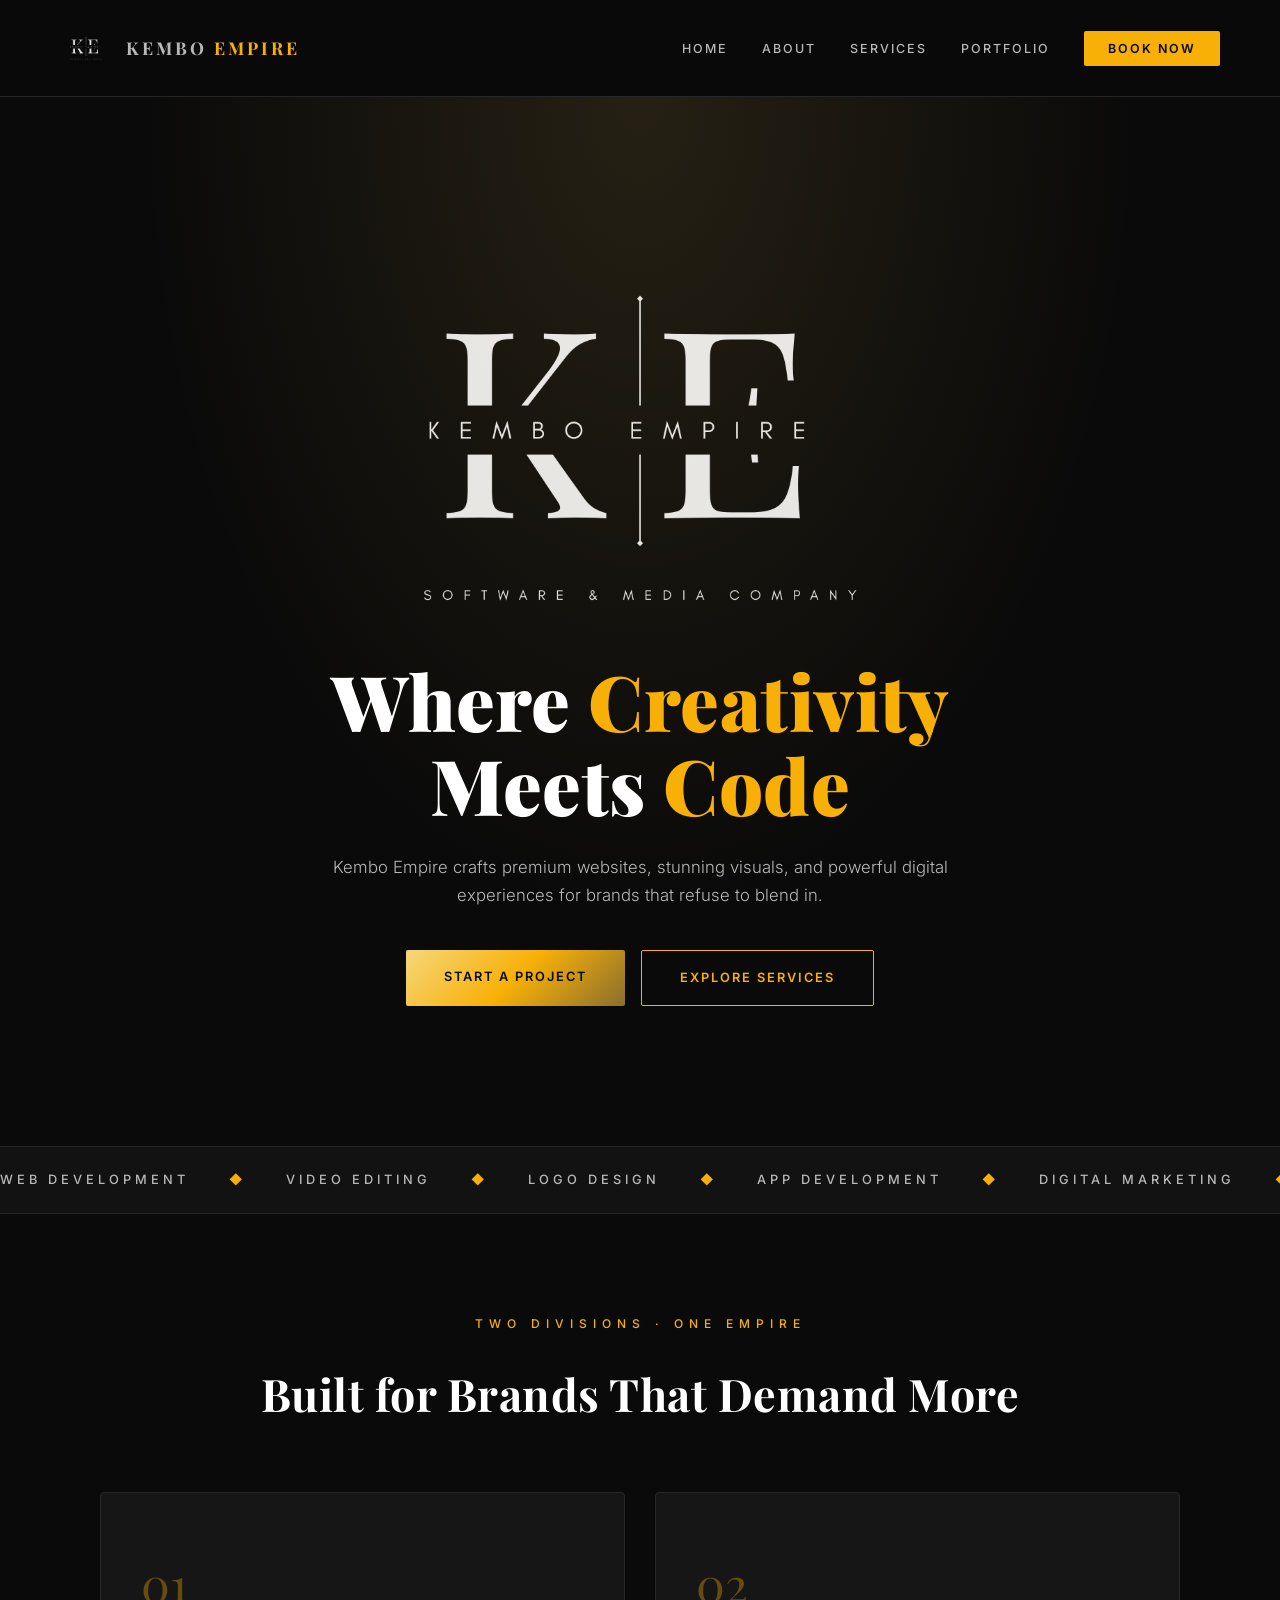
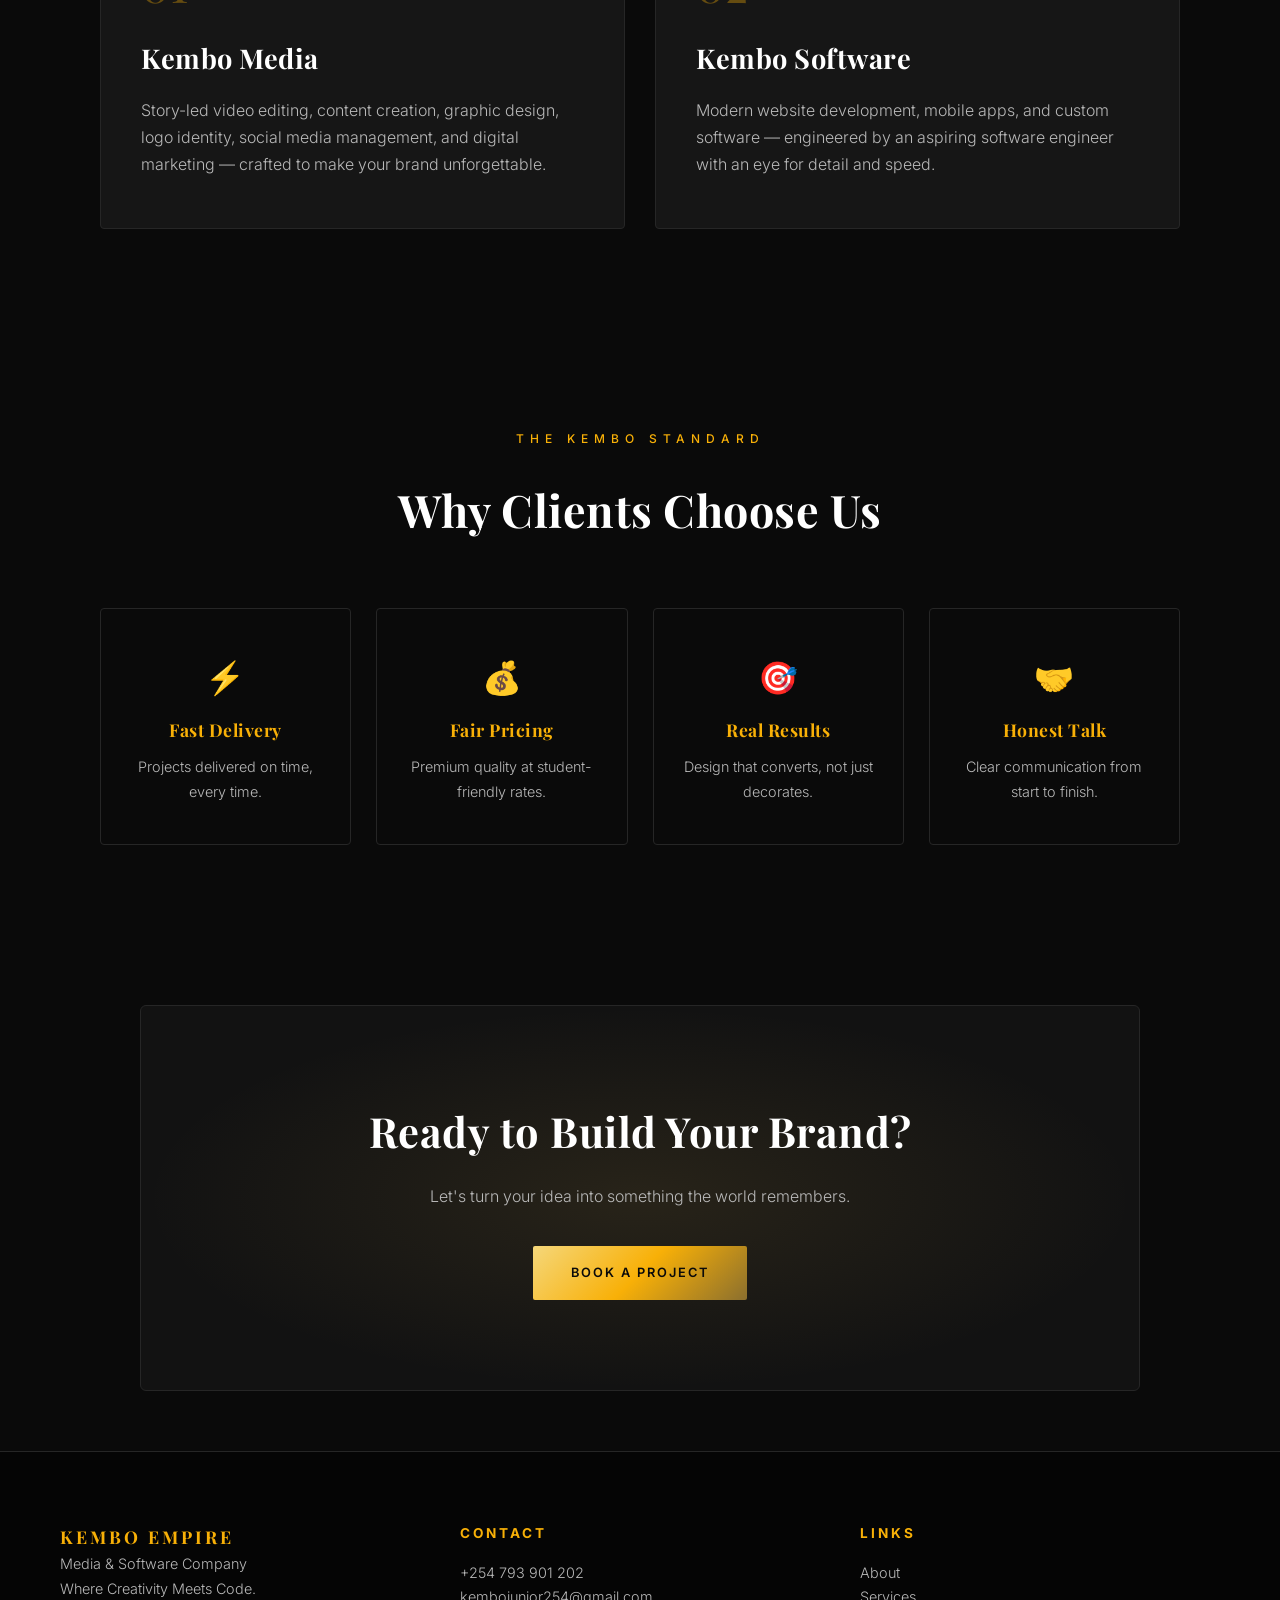
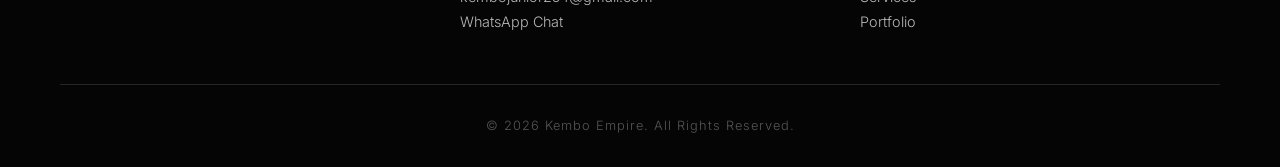
==== index.html @ 3e9dc7a3 "Save Kembo Empire website Co-authored-by: Copilot <223556219+Copilot@users.noreply.github.com>" ====
<!DOCTYPE html>
<html lang="en">
<head>
  <meta charset="UTF-8">
  <meta name="viewport" content="width=device-width, initial-scale=1.0">
  <title>Kembo Empire | Media & Software Company</title>
  <meta name="description" content="Kembo Empire — Where Creativity Meets Code. Premium web development, video editing, design, and digital marketing.">
  <link rel="stylesheet" href="style.css">
  <link rel="preconnect" href="https://fonts.googleapis.com">
  <link rel="preconnect" href="https://fonts.gstatic.com" crossorigin>
  <link href="https://fonts.googleapis.com/css2?family=Playfair+Display:wght@500;700;900&family=Inter:wght@300;400;500;600&display=swap" rel="stylesheet">
</head>
<body>

  <!-- ===== NAVBAR ===== -->
  <nav>
    <a href="index.html" class="logo" aria-label="Kembo Empire Home">
      <img src="images/Black and White Minimalist Luxury Logo/logo.png" alt="Kembo Empire Logo" class="logo-image">
      <span class="logo-text">KEMBO <em>EMPIRE</em></span>
    </a>
    <ul>
      <li><a href="index.html">Home</a></li>
      <li><a href="about.html">About</a></li>
      <li><a href="services.html">Services</a></li>
      <li><a href="portfolio.html">Portfolio</a></li>
      <li><a href="contact.html" class="nav-btn">Book Now</a></li>
    </ul>
  </nav>

  <!-- ===== HERO ===== -->
  <header class="hero">
  <div class="hero-inner">
    
    <!-- The Big Logo -->
    <div class="hero-logo-frame">
      <img src="images/Black and White Minimalist Luxury Logo/logo.png" alt="Kembo Empire Logo" class="hero-logo">
    </div>
    
    <h1>Where <span class="gold">Creativity</span><br>Meets <span class="gold">Code</span></h1>
    <p class="hero-sub">
      Kembo Empire crafts premium websites, stunning visuals, and powerful digital
      experiences for brands that refuse to blend in.
    </p>
    <div class="hero-buttons">
      <a href="contact.html" class="btn gold-btn">Start a Project</a>
      <a href="services.html" class="btn outline-btn">Explore Services</a>
    </div>
  </div>
</header>

  <!-- ===== MARQUEE STRIP ===== -->
  <div class="marquee">
    <div class="marquee-track">
      <span>WEB DEVELOPMENT</span><span class="dot">◆</span>
      <span>VIDEO EDITING</span><span class="dot">◆</span>
      <span>LOGO DESIGN</span><span class="dot">◆</span>
      <span>APP DEVELOPMENT</span><span class="dot">◆</span>
      <span>DIGITAL MARKETING</span><span class="dot">◆</span>
      <span>CONTENT CREATION</span><span class="dot">◆</span>
    </div>
  </div>

  <!-- ===== TWO DIVISIONS ===== -->
  <section class="divisions">
    <p class="eyebrow center">TWO DIVISIONS · ONE EMPIRE</p>
    <h2 class="section-title">Built for Brands That Demand More</h2>
    <div class="split">
      <div class="panel">
        <span class="panel-num">01</span>
        <h3>Kembo Media</h3>
        <p>Story-led video editing, content creation, graphic design, logo identity, social media management, and digital marketing — crafted to make your brand unforgettable.</p>
      </div>
      <div class="panel">
        <span class="panel-num">02</span>
        <h3>Kembo Software</h3>
        <p>Modern website development, mobile apps, and custom software — engineered by an aspiring software engineer with an eye for detail and speed.</p>
      </div>
    </div>
  </section>

  <!-- ===== WHY US ===== -->
  <section class="why">
    <p class="eyebrow center">THE KEMBO STANDARD</p>
    <h2 class="section-title">Why Clients Choose Us</h2>
    <div class="grid-4">
      <div class="stat"><h3>⚡</h3><h4>Fast Delivery</h4><p>Projects delivered on time, every time.</p></div>
      <div class="stat"><h3>💰</h3><h4>Fair Pricing</h4><p>Premium quality at student-friendly rates.</p></div>
      <div class="stat"><h3>🎯</h3><h4>Real Results</h4><p>Design that converts, not just decorates.</p></div>
      <div class="stat"><h3>🤝</h3><h4>Honest Talk</h4><p>Clear communication from start to finish.</p></div>
    </div>
  </section>

  <!-- ===== CTA ===== -->
  <section class="cta">
    <h2>Ready to Build Your Brand?</h2>
    <p>Let's turn your idea into something the world remembers.</p>
    <a href="contact.html" class="btn gold-btn">Book a Project</a>
  </section>

  <!-- ===== FOOTER ===== -->
  <footer>
    <div class="footer-inner">
      <div>
        <span class="logo-text gold">KEMBO EMPIRE</span>
        <p>Media & Software Company<br>Where Creativity Meets Code.</p>
      </div>
      <div>
        <h4>Contact</h4>
        <p><a href="tel:+254793901202">+254 793 901 202</a></p>
        <p><a href="mailto:kembojunior254@gmail.com">kembojunior254@gmail.com</a></p>
        <p><a href="https://wa.me/254793901202" target="_blank">WhatsApp Chat</a></p>
      </div>
      <div>
        <h4>Links</h4>
        <p><a href="about.html">About</a></p>
        <p><a href="services.html">Services</a></p>
        <p><a href="portfolio.html">Portfolio</a></p>
      </div>
    </div>
    <p class="copyright">© 2026 Kembo Empire. All Rights Reserved.</p>
  </footer>

  <script src="script.js"></script>
</body>
</html>
---- style.css ----
/* ============ RESET & BASE ============ */
* { margin: 0; padding: 0; box-sizing: border-box; }

:root {
  --black: #0A0A0A;
  --soft-black: #121212;
  --card: #161616;
  --line: #262626;
  --white: #FFFFFF;
  --grey: #B8B8B8;
  --gold: #f8b007;
  --gold-bright: #F5D77A;
  --gold-dark: #8B6F2E;
}

html { scroll-behavior: smooth; }

body {
  background: var(--black);
  color: var(--white);
  font-family: 'Inter', sans-serif;
  font-weight: 300;
  line-height: 1.7;
  -webkit-font-smoothing: antialiased;
}

h1, h2, h3, h4 {
  font-family: 'Playfair Display', serif;
  font-weight: 700;
  letter-spacing: 0.5px;
}

a { color: inherit; text-decoration: none; transition: 0.3s; }
.gold { color: var(--gold); }

/* ============ NAVBAR ============ */
nav {
  position: sticky;
  top: 0;
  z-index: 100;
  display: flex;
  justify-content: space-between;
  align-items: center;
  padding: 22px 60px;
  background: rgba(10,10,10,0.92);
  backdrop-filter: blur(12px);
  border-bottom: 1px solid var(--line);
}

.logo { display: flex; align-items: center; gap: 14px; }

.logo-image {
  width: 52px;
  height: 52px;
  object-fit: contain;
  mix-blend-mode: screen;
}

.logo-text {
  font-family: 'Playfair Display', serif;
  font-weight: 700;
  font-size: 1.1rem;
  letter-spacing: 3px;
}
.logo-text em { color: var(--gold); font-style: normal; }

nav ul {
  display: flex;
  align-items: center;
  gap: 34px;
  list-style: none;
}

nav a {
  font-size: 0.78rem;
  letter-spacing: 2px;
  text-transform: uppercase;
  color: var(--grey);
  font-weight: 500;
}
nav a:hover { color: var(--gold); }

.nav-current:not(.nav-btn) { color: var(--gold); }
.nav-btn.nav-current { background: var(--gold-bright); }

.nav-btn {
  color: var(--black) !important;
  background: var(--gold);
  padding: 10px 24px;
  border-radius: 2px;
  font-weight: 600 !important;
}
.nav-btn:hover { background: var(--gold-bright); }

/* ============ HERO ============ */
.hero {
  position: relative;
  text-align: center;
  padding: 160px 20px 140px;
  background:
    radial-gradient(ellipse at 50% 0%, rgba(198,161,75,0.15) 0%, transparent 55%),
    var(--black);
}

.eyebrow {
  font-size: 0.75rem;
  letter-spacing: 6px;
  color: var(--gold);
  margin-bottom: 22px;
  font-weight: 500;
}
.eyebrow.center { text-align: center; }

.hero-logo-frame {
  width: min(480px, 90vw);
  aspect-ratio: 1.28;
  overflow: hidden;
  margin: 0 auto 26px;
}

.hero-logo {
  display: block;
  width: 100%;
  height: 100%;
  object-fit: cover;
  transform: scale(1.45);
  mix-blend-mode: screen;
  filter: drop-shadow(0 0 18px rgba(248, 176, 7, 0.18));
}

.hero h1 {
  font-size: clamp(2.4rem, 6vw, 4.8rem);
  line-height: 1.1;
  font-weight: 900;
  margin-bottom: 26px;
}

.hero-sub {
  max-width: 620px;
  margin: 0 auto 40px;
  color: var(--grey);
  font-size: 1.05rem;
}

.page-hero {
  max-width: none;
  padding: 100px 24px 88px;
  text-align: center;
  border-bottom: 1px solid var(--line);
  background:
    radial-gradient(ellipse at 50% 0%, rgba(198,161,75,0.12) 0%, transparent 58%),
    var(--black);
}

.page-hero .eyebrow { margin-bottom: 18px; }
.page-hero h1 {
  font-size: clamp(2.5rem, 6vw, 4.5rem);
  line-height: 1.12;
}

.page-lead {
  max-width: 650px;
  margin: 20px auto 0;
  color: var(--grey);
  font-size: 1.05rem;
}

.hero-buttons {
  display: flex;
  justify-content: center;
  gap: 16px;
  flex-wrap: wrap;
}

.hero-line {
  margin: 80px auto 0;
  width: 80px;
  height: 1px;
  background: linear-gradient(to right, transparent, var(--gold), transparent);
}

/* ============ BUTTONS ============ */
.btn {
  display: inline-block;
  padding: 16px 38px;
  font-size: 0.8rem;
  letter-spacing: 2px;
  text-transform: uppercase;
  font-weight: 600;
  border-radius: 2px;
  transition: 0.35s;
}

.gold-btn {
  background: linear-gradient(135deg, var(--gold-bright), var(--gold), var(--gold-dark));
  color: var(--black);
  box-shadow: 0 0 0 rgba(198,161,75,0);
}
.gold-btn:hover {
  box-shadow: 0 0 30px rgba(198,161,75,0.5);
  transform: translateY(-3px);
}

.outline-btn {
  border: 1px solid var(--gold);
  color: var(--gold);
}
.outline-btn:hover {
  background: var(--gold);
  color: var(--black);
}

/* ============ MARQUEE ============ */
.marquee {
  overflow: hidden;
  border-top: 1px solid var(--line);
  border-bottom: 1px solid var(--line);
  padding: 22px 0;
  background: var(--soft-black);
}

.marquee-track {
  display: flex;
  gap: 40px;
  white-space: nowrap;
  animation: scroll 30s linear infinite;
}

.marquee-track span {
  font-size: 0.8rem;
  letter-spacing: 4px;
  color: var(--grey);
  font-weight: 500;
}
.marquee-track .dot { color: var(--gold); }

@keyframes scroll {
  from { transform: translateX(0); }
  to { transform: translateX(-50%); }
}

/* ============ SECTIONS ============ */
section {
  max-width: 1200px;
  margin: auto;
  padding: 100px 60px;
}

.section-title {
  font-size: clamp(1.8rem, 4vw, 2.8rem);
  text-align: center;
  margin-bottom: 60px;
}

.about-values { padding-top: 76px; }
.founder-section { padding-top: 55px; }

.founder-card {
  display: flex;
  align-items: center;
  gap: 42px;
  max-width: 920px;
  margin: 0 auto;
  padding: 42px;
  border: 1px solid var(--line);
  border-radius: 4px;
  background: linear-gradient(120deg, var(--card), var(--soft-black));
}

.founder-portrait {
  position: relative;
  flex: 0 0 230px;
  width: 230px;
  height: 285px;
  overflow: hidden;
  padding: 7px;
  border: 1px solid rgba(248,176,7,0.5);
  border-radius: 48% 48% 8px 8px;
  background: linear-gradient(160deg, rgba(248,176,7,0.16), var(--soft-black) 72%);
  box-shadow: 0 16px 38px rgba(0,0,0,0.34);
}

.founder-portrait::after {
  content: "";
  position: absolute;
  inset: 7px;
  border-radius: inherit;
  background: linear-gradient(to bottom, transparent 62%, rgba(18,18,18,0.55));
  pointer-events: none;
}

.founder-portrait img {
  display: block;
  width: 100%;
  height: 100%;
  border-radius: inherit;
  object-fit: cover;
  object-position: center 32%;
  filter: saturate(0.88) contrast(1.03);
}

.founder-info { flex: 1; }

.founder-role {
  margin-bottom: 8px;
  color: var(--gold);
  font-size: 0.72rem;
  font-weight: 600;
  letter-spacing: 3px;
}

.founder-card h2 {
  margin-bottom: 12px;
  font-size: 2rem;
}

.founder-card p { color: var(--grey); }

.founder-contact {
  display: flex;
  flex-wrap: wrap;
  gap: 10px 22px;
  margin-top: 22px;
}

.founder-contact a {
  color: var(--gold-bright);
  font-size: 0.9rem;
  overflow-wrap: anywhere;
}

.founder-contact a:hover { color: var(--white); }

.service-section { padding-top: 80px; }
.service-section + .service-section { padding-top: 35px; }
.service-section .section-title { margin-bottom: 42px; }

.video-process {
  display: grid;
  grid-template-columns: minmax(0, 0.85fr) minmax(0, 1.15fr);
  gap: 64px;
  align-items: center;
  max-width: 1200px;
  margin: 24px auto 30px;
  padding: 64px;
  border: 1px solid var(--line);
  border-radius: 6px;
  background:
    radial-gradient(ellipse at 0% 0%, rgba(198,161,75,0.12), transparent 55%),
    var(--soft-black);
}

.video-process-intro h2 {
  margin-bottom: 18px;
  font-size: clamp(2rem, 4vw, 3rem);
  line-height: 1.15;
}

.video-process-intro > p:not(.eyebrow) {
  margin-bottom: 28px;
  color: var(--grey);
}

.edit-steps {
  display: grid;
  gap: 0;
}

.edit-step {
  display: grid;
  grid-template-columns: 44px 1fr;
  gap: 18px;
  padding: 22px 0;
  border-bottom: 1px solid var(--line);
}

.edit-step:first-child { padding-top: 0; }
.edit-step:last-child { padding-bottom: 0; border-bottom: 0; }

.edit-step-num {
  color: var(--gold);
  font-family: 'Playfair Display', serif;
  font-size: 1.2rem;
}

.edit-step h3 {
  margin-bottom: 6px;
  font-size: 1.15rem;
}

.edit-step p {
  color: var(--grey);
  font-size: 0.92rem;
}

.service-icon {
  display: inline-grid;
  width: 48px;
  height: 48px;
  place-items: center;
  margin-bottom: 16px;
  border: 1px solid rgba(248,176,7,0.35);
  border-radius: 50%;
  color: var(--gold);
  font-size: 1.25rem;
}

.stat h3 {
  font-size: 1.2rem;
  margin-bottom: 10px;
}

.work-card { min-height: 260px; }
.work-card h2 {
  position: relative;
  margin-bottom: 12px;
  font-size: 1.5rem;
}
.work-type {
  position: relative;
  margin: 0 0 10px;
  color: var(--gold);
  font-size: 0.68rem;
  font-weight: 600;
  letter-spacing: 2px;
}
.work-card > p:last-child { position: relative; }

.contact-grid { max-width: 960px; margin: auto; }
.contact-card a {
  display: inline-block;
  overflow-wrap: anywhere;
  font-size: 0.9rem;
}
.contact-card a:hover { color: var(--gold-bright); }

.booking-section {
  max-width: 1100px;
}

.booking-heading {
  max-width: 700px;
  margin: 0 auto 38px;
  text-align: center;
}

.booking-heading .section-title { margin-bottom: 14px; }
.booking-intro { color: var(--grey); }

.booking-layout {
  display: grid;
  grid-template-columns: minmax(0, 1.65fr) minmax(240px, 0.85fr);
  gap: 28px;
  align-items: start;
}

.booking-form,
.booking-aside {
  padding: 36px;
  border: 1px solid var(--line);
  border-radius: 5px;
  background: var(--soft-black);
}

.booking-form {
  display: grid;
  grid-template-columns: repeat(2, minmax(0, 1fr));
  gap: 22px;
}

.form-field {
  display: flex;
  flex-direction: column;
  gap: 8px;
}

.form-field-wide { grid-column: 1 / -1; }

.form-field label {
  color: var(--white);
  font-size: 0.88rem;
  font-weight: 500;
}

.form-field label span:not(.optional) { color: var(--gold); }
.form-field .optional { color: var(--grey); font-weight: 300; }

.form-field input,
.form-field select,
.form-field textarea {
  width: 100%;
  min-height: 48px;
  padding: 12px 14px;
  border: 1px solid var(--line);
  border-radius: 3px;
  outline: none;
  background: var(--black);
  color: var(--white);
  font: inherit;
  font-size: 0.92rem;
}

.form-field textarea { min-height: 130px; resize: vertical; }
.form-field input::placeholder,
.form-field textarea::placeholder { color: #777; }

.form-field input:focus,
.form-field select:focus,
.form-field textarea:focus {
  border-color: var(--gold);
  box-shadow: 0 0 0 2px rgba(248,176,7,0.12);
}

.form-submit .btn { border: 0; cursor: pointer; }
.form-note,
.form-status { margin-top: 12px; color: var(--grey); font-size: 0.82rem; }
.form-status:not(:empty) { color: var(--gold-bright); }
.booking-fallback { display: inline-block; margin-top: 10px; color: var(--gold); text-decoration: underline; }

.booking-aside {
  background:
    radial-gradient(ellipse at 0% 0%, rgba(198,161,75,0.12), transparent 60%),
    var(--soft-black);
}

.booking-aside h3 { margin-bottom: 16px; font-size: 1.35rem; }
.booking-aside ol { padding-left: 20px; color: var(--grey); }
.booking-aside li { padding: 0 0 12px 4px; }
.booking-aside li::marker { color: var(--gold); }
.booking-aside > p { margin-top: 28px; color: var(--grey); }
.booking-aside > a { display: inline-block; margin-top: 4px; }

/* ============ DIVISIONS ============ */
.split {
  display: grid;
  grid-template-columns: repeat(auto-fit, minmax(300px, 1fr));
  gap: 30px;
}

.panel {
  position: relative;
  background: var(--card);
  border: 1px solid var(--line);
  padding: 50px 40px;
  border-radius: 4px;
  overflow: hidden;
  transition: 0.4s;
}

.panel::before {
  content: "";
  position: absolute;
  inset: 0;
  background: linear-gradient(135deg, rgba(198,161,75,0.08), transparent 60%);
  opacity: 0;
  transition: 0.4s;
}

.panel:hover {
  border-color: var(--gold);
  transform: translateY(-6px);
}
.panel:hover::before { opacity: 1; }

.panel-num {
  display: block;
  font-family: 'Playfair Display', serif;
  font-size: 3rem;
  color: var(--gold);
  opacity: 0.35;
  margin-bottom: 10px;
}

.panel h3 {
  font-size: 1.7rem;
  margin-bottom: 16px;
}

.panel p { color: var(--grey); }

/* ============ WHY US ============ */
.grid-4 {
  display: grid;
  grid-template-columns: repeat(auto-fit, minmax(220px, 1fr));
  gap: 25px;
}

.stat {
  text-align: center;
  padding: 40px 25px;
  border: 1px solid var(--line);
  border-radius: 4px;
  transition: 0.4s;
}
.stat:hover { border-color: var(--gold); background: var(--soft-black); }
.stat h3 { font-size: 2rem; margin-bottom: 12px; }
.stat h4 { font-size: 1.1rem; margin-bottom: 10px; color: var(--gold); }
.stat p { color: var(--grey); font-size: 0.9rem; }

/* ============ CTA ============ */
.cta {
  text-align: center;
  background:
    radial-gradient(ellipse at center, rgba(198,161,75,0.12), transparent 70%),
    var(--soft-black);
  border: 1px solid var(--line);
  border-radius: 6px;
  padding: 90px 40px;
  margin: 60px auto;
  max-width: 1000px;
}

.cta h2 { font-size: clamp(1.8rem, 4vw, 2.6rem); margin-bottom: 16px; }
.cta p { color: var(--grey); margin-bottom: 36px; }

/* ============ FOOTER ============ */
footer {
  border-top: 1px solid var(--line);
  padding: 70px 60px 30px;
  background: #050505;
}

.footer-inner {
  display: grid;
  grid-template-columns: repeat(auto-fit, minmax(200px, 1fr));
  gap: 40px;
  max-width: 1200px;
  margin: 0 auto 50px;
}

.footer-inner h4 {
  font-size: 0.85rem;
  letter-spacing: 3px;
  text-transform: uppercase;
  color: var(--gold);
  margin-bottom: 16px;
  font-family: 'Inter', sans-serif;
}

.footer-inner p { color: var(--grey); font-size: 0.9rem; }
.footer-inner a:hover { color: var(--gold); }

.copyright {
  text-align: center;
  color: #555;
  font-size: 0.8rem;
  letter-spacing: 1px;
  padding-top: 30px;
  border-top: 1px solid var(--line);
}

/* ============ MOBILE ============ */
@media (max-width: 800px) {
  nav {
    flex-direction: column;
    gap: 15px;
    padding: 18px 20px;
  }
  nav ul { flex-wrap: wrap; justify-content: center; gap: 18px; }
  section { padding: 70px 24px; }
  .hero { padding: 110px 20px 90px; }
  .page-hero { padding: 80px 24px 68px; }
  .founder-card { gap: 28px; padding: 30px 24px; }
  .video-process { grid-template-columns: 1fr; gap: 38px; margin: 12px 16px 24px; padding: 38px 28px; }
  .booking-layout { grid-template-columns: 1fr; }
  .booking-form, .booking-aside { padding: 28px 22px; }
  footer { padding: 60px 24px 25px; }
}

@media (max-width: 520px) {
  nav ul { gap: 12px 16px; }
  nav a { font-size: 0.68rem; letter-spacing: 1.4px; }
  .logo { gap: 9px; }
  .logo-image { width: 42px; height: 42px; }
  .logo-text { font-size: 0.95rem; letter-spacing: 2px; }
  .founder-card { flex-direction: column; align-items: center; text-align: center; }
  .founder-portrait { flex-basis: auto; width: min(230px, 72vw); height: 280px; }
  .founder-contact { justify-content: center; }
  .panel { padding: 38px 28px; }
  .cta { margin: 35px 16px; padding: 65px 24px; }
  .booking-form { grid-template-columns: 1fr; }
  .form-field-wide { grid-column: auto; }
}
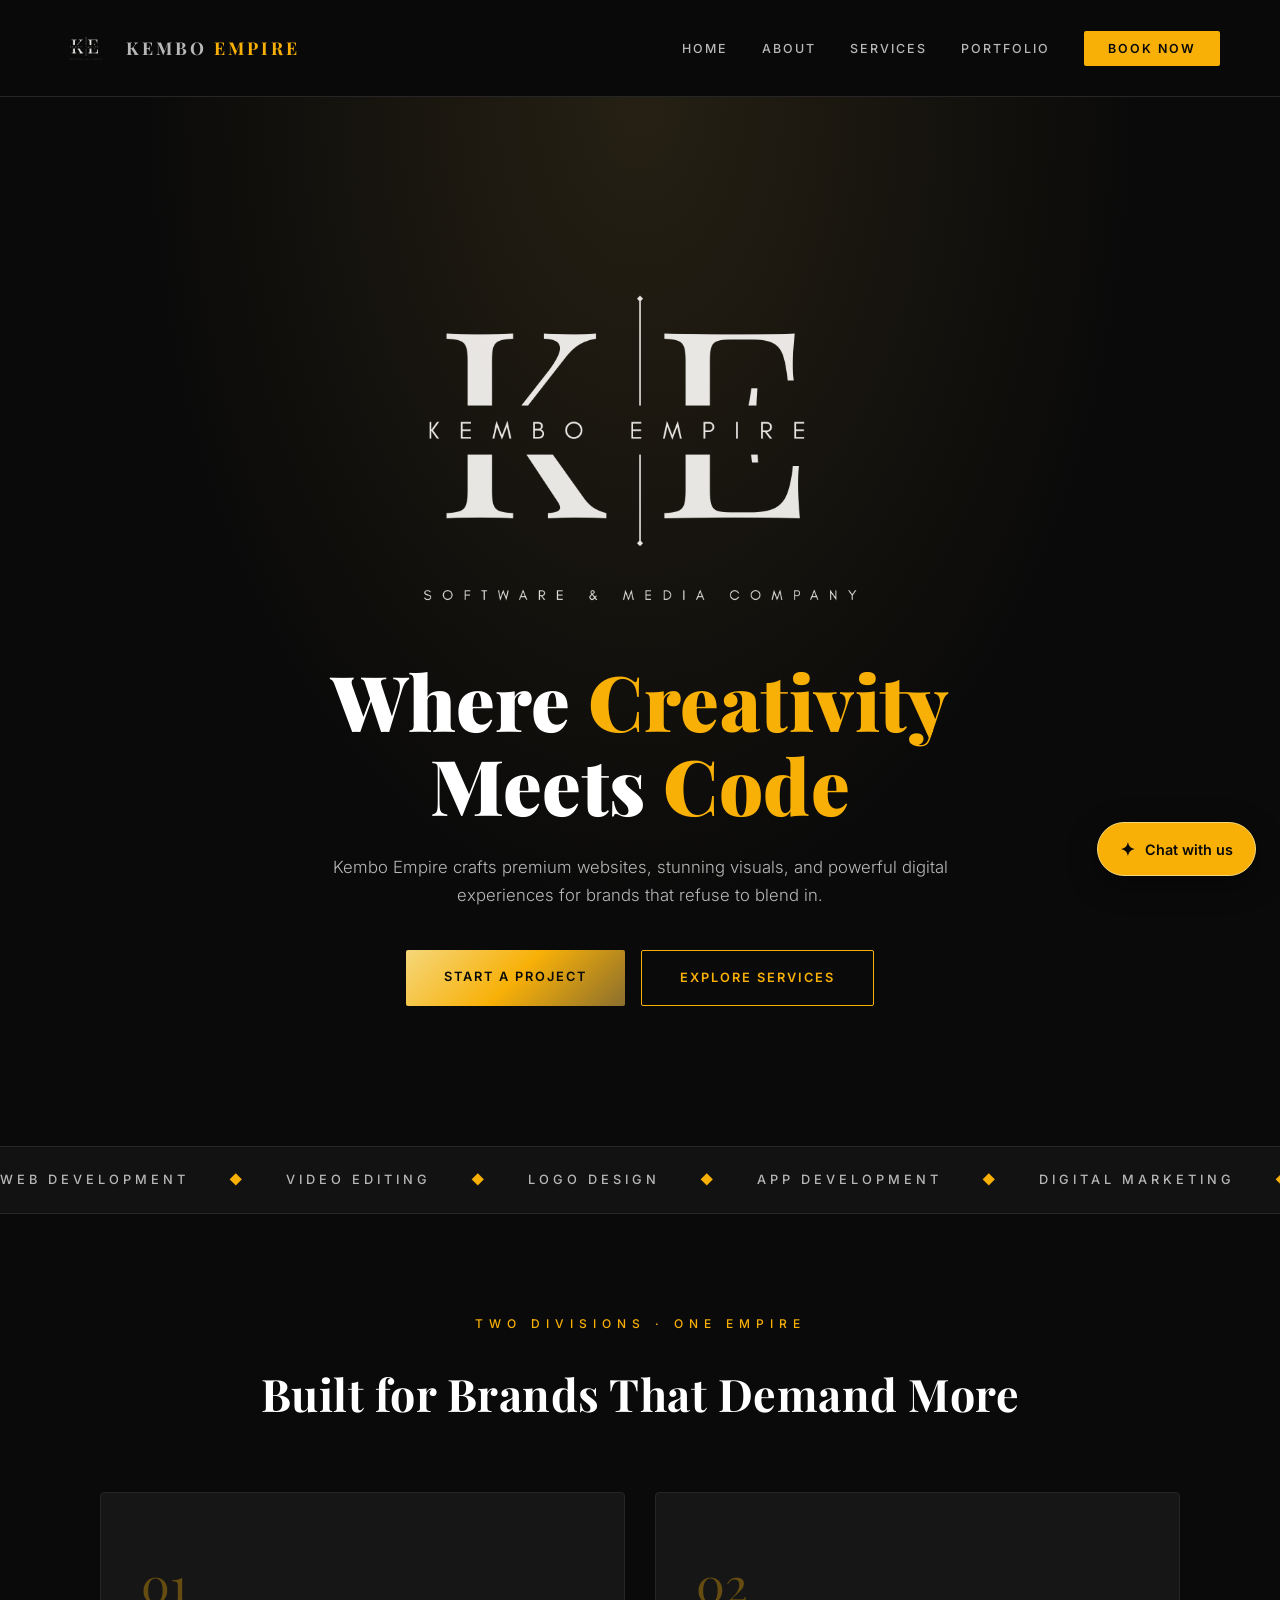
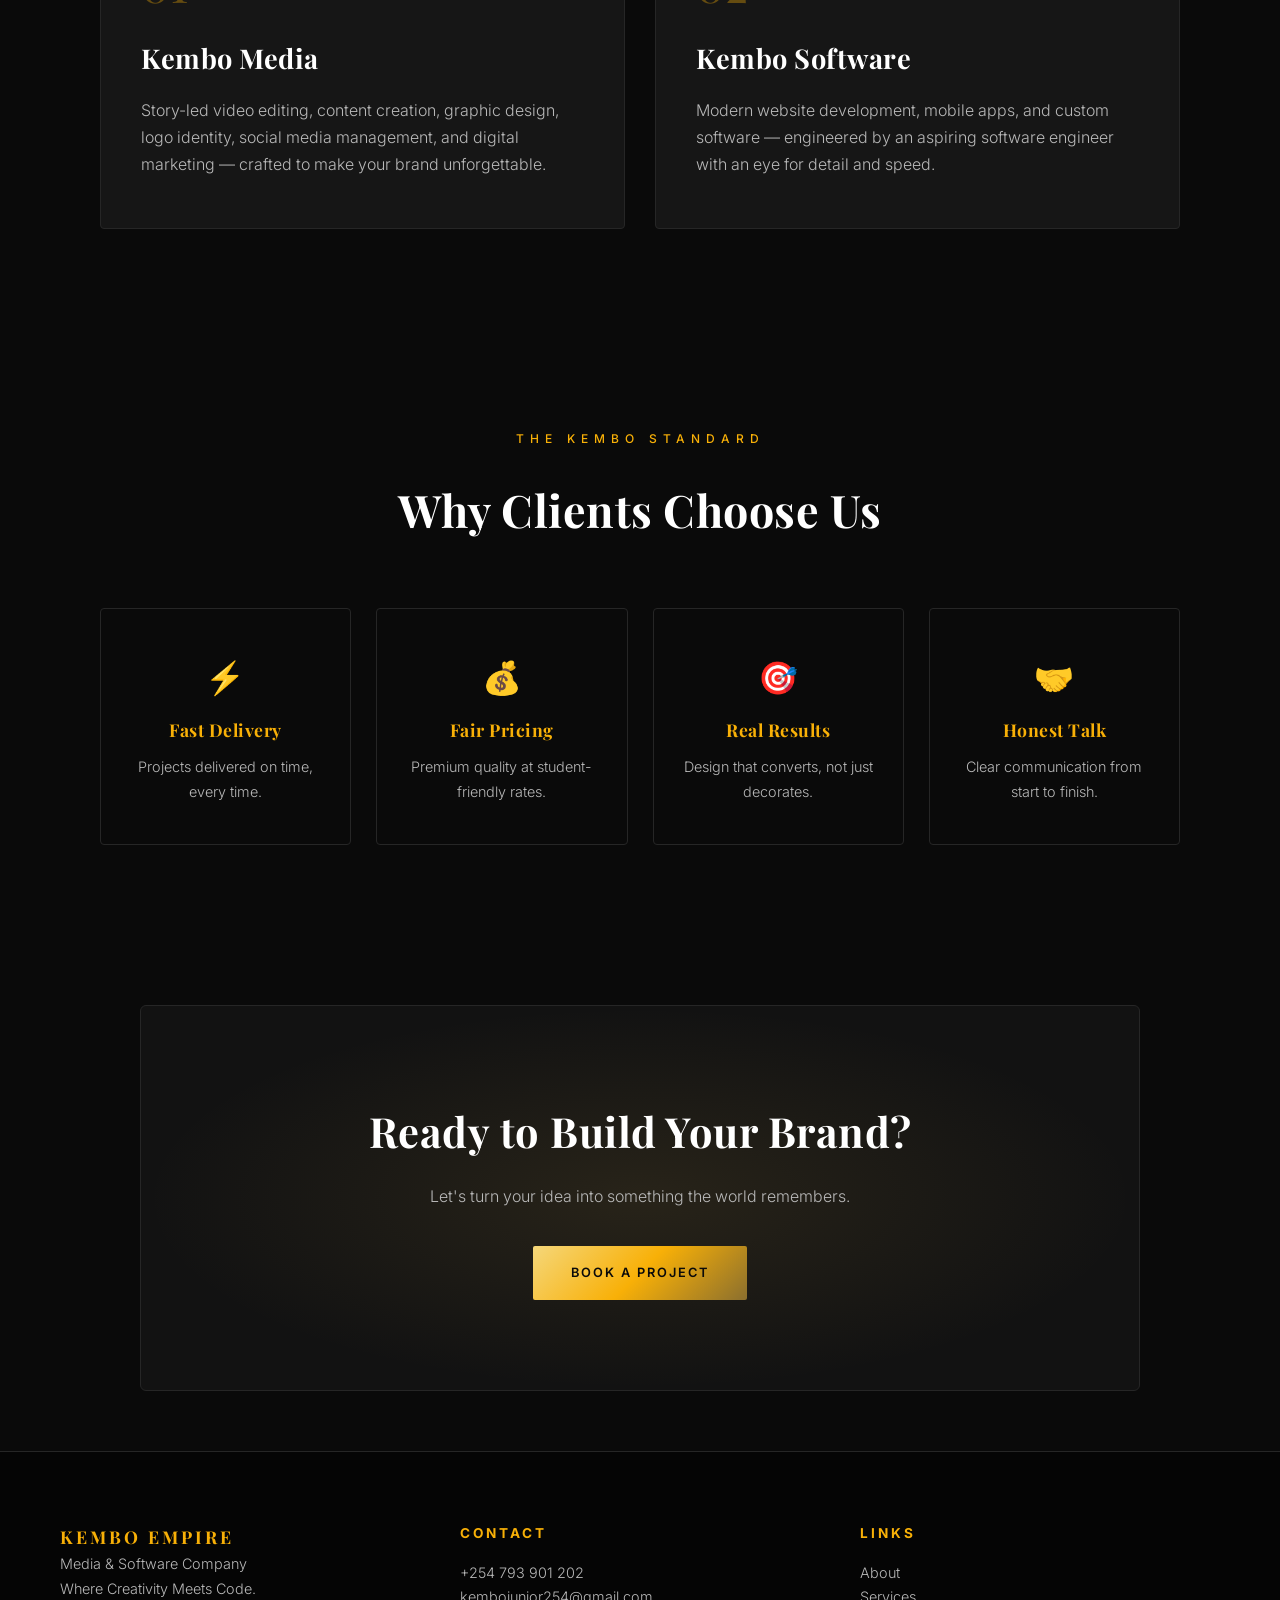
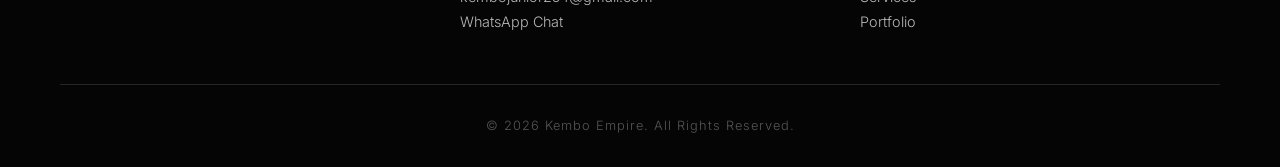
==== commit cc4f181b: "Add FAQ chatbot to website Co-authored-by: Copilot <223556219+Copilot@users.noreply.github.com>" ====
--- a/index.html
+++ b/index.html
@@ -120,6 +120,38 @@
     <p class="copyright">© 2026 Kembo Empire. All Rights Reserved.</p>
   </footer>
 
+  <div class="chatbot" data-chatbot>
+    <section class="chat-panel" id="chat-panel" aria-labelledby="chat-title" hidden>
+      <header class="chat-header">
+        <div>
+          <h2 id="chat-title">Kembo Empire</h2>
+          <p>How can we help?</p>
+        </div>
+        <button class="chat-close" type="button" aria-label="Close chat">×</button>
+      </header>
+      <div class="chat-messages" role="log" aria-live="polite" aria-relevant="additions">
+        <p class="chat-message bot-message">Hi! I can help with our services, pricing, and getting started.</p>
+      </div>
+      <div class="chat-suggestions" aria-label="Quick questions">
+        <button type="button" data-chat-question="What services do you offer?">Services</button>
+        <button type="button" data-chat-question="How much does a project cost?">Pricing</button>
+        <button type="button" data-chat-question="How do I start a project?">Start a project</button>
+      </div>
+      <form class="chat-form">
+        <label class="sr-only" for="chat-input">Your message</label>
+        <input id="chat-input" name="message" type="text" maxlength="500" placeholder="Type your question..." autocomplete="off" required>
+        <button type="submit">Send</button>
+      </form>
+      <div class="chat-contact">
+        <a href="contact.html">Project inquiry</a>
+        <a href="https://wa.me/254793901202" target="_blank" rel="noopener noreferrer">WhatsApp</a>
+      </div>
+    </section>
+    <button class="chat-toggle" type="button" aria-controls="chat-panel" aria-expanded="false">
+      <span aria-hidden="true">✦</span> Chat with us
+    </button>
+  </div>
+
   <script src="script.js"></script>
 </body>
 </html>
--- a/style.css
+++ b/style.css
@@ -648,6 +648,181 @@
   padding-top: 30px;
   border-top: 1px solid var(--line);
 }
+
+/* ============ CHATBOT ============ */
+.sr-only {
+  position: absolute;
+  width: 1px;
+  height: 1px;
+  padding: 0;
+  margin: -1px;
+  overflow: hidden;
+  clip: rect(0, 0, 0, 0);
+  white-space: nowrap;
+  border: 0;
+}
+
+.chatbot {
+  position: fixed;
+  right: 24px;
+  bottom: 24px;
+  z-index: 110;
+  font-family: 'Inter', sans-serif;
+}
+
+.chat-toggle {
+  display: flex;
+  align-items: center;
+  gap: 10px;
+  min-height: 54px;
+  padding: 0 22px;
+  border: 1px solid var(--gold-bright);
+  border-radius: 28px;
+  background: var(--gold);
+  color: var(--black);
+  box-shadow: 0 8px 30px rgba(0, 0, 0, 0.4);
+  font: 600 0.9rem 'Inter', sans-serif;
+  cursor: pointer;
+}
+
+.chat-toggle:hover { background: var(--gold-bright); }
+.chat-toggle span { font-size: 1.1rem; }
+
+.chat-panel {
+  position: absolute;
+  right: 0;
+  bottom: 70px;
+  display: flex;
+  flex-direction: column;
+  width: min(370px, calc(100vw - 32px));
+  height: min(520px, calc(100vh - 120px));
+  overflow: hidden;
+  border: 1px solid var(--line);
+  border-radius: 10px;
+  background: var(--soft-black);
+  box-shadow: 0 16px 55px rgba(0, 0, 0, 0.65);
+}
+
+.chat-panel[hidden] { display: none; }
+
+.chat-header {
+  display: flex;
+  align-items: center;
+  justify-content: space-between;
+  padding: 16px 18px;
+  border-bottom: 1px solid var(--line);
+  background: var(--card);
+}
+
+.chat-header h2 { font-size: 1.05rem; }
+.chat-header p { color: var(--grey); font-size: 0.78rem; }
+
+.chat-close {
+  width: 36px;
+  height: 36px;
+  border: 0;
+  border-radius: 50%;
+  background: transparent;
+  color: var(--grey);
+  font-size: 1.6rem;
+  cursor: pointer;
+}
+
+.chat-close:hover { background: var(--line); color: var(--white); }
+
+.chat-messages {
+  display: flex;
+  flex: 1;
+  flex-direction: column;
+  gap: 12px;
+  overflow-y: auto;
+  padding: 18px;
+}
+
+.chat-message {
+  max-width: 88%;
+  padding: 10px 13px;
+  border-radius: 12px;
+  font-size: 0.88rem;
+  line-height: 1.5;
+  overflow-wrap: anywhere;
+}
+
+.bot-message {
+  align-self: flex-start;
+  border: 1px solid var(--line);
+  border-bottom-left-radius: 3px;
+  background: var(--card);
+  color: var(--white);
+}
+
+.user-message {
+  align-self: flex-end;
+  border-bottom-right-radius: 3px;
+  background: var(--gold);
+  color: var(--black);
+}
+
+.chat-suggestions {
+  display: flex;
+  flex-wrap: wrap;
+  gap: 7px;
+  padding: 0 14px 12px;
+}
+
+.chat-suggestions button {
+  padding: 7px 10px;
+  border: 1px solid var(--gold-dark);
+  border-radius: 16px;
+  background: transparent;
+  color: var(--gold-bright);
+  font: 0.74rem 'Inter', sans-serif;
+  cursor: pointer;
+}
+
+.chat-suggestions button:hover { background: rgba(248, 176, 7, 0.12); }
+
+.chat-form {
+  display: flex;
+  gap: 8px;
+  padding: 12px 14px;
+  border-top: 1px solid var(--line);
+}
+
+.chat-form input {
+  min-width: 0;
+  flex: 1;
+  padding: 11px 12px;
+  border: 1px solid var(--line);
+  border-radius: 5px;
+  outline: none;
+  background: var(--black);
+  color: var(--white);
+  font: 0.85rem 'Inter', sans-serif;
+}
+
+.chat-form input:focus { border-color: var(--gold); }
+
+.chat-form button {
+  padding: 0 14px;
+  border: 0;
+  border-radius: 5px;
+  background: var(--gold);
+  color: var(--black);
+  font: 600 0.82rem 'Inter', sans-serif;
+  cursor: pointer;
+}
+
+.chat-contact {
+  display: flex;
+  justify-content: center;
+  gap: 22px;
+  padding: 0 14px 13px;
+  font-size: 0.78rem;
+}
+
+.chat-contact a { color: var(--gold-bright); }
+.chat-contact a:hover { color: var(--white); }
 
 /* ============ MOBILE ============ */
 @media (max-width: 800px) {
@@ -680,4 +855,6 @@
   .cta { margin: 35px 16px; padding: 65px 24px; }
   .booking-form { grid-template-columns: 1fr; }
   .form-field-wide { grid-column: auto; }
-}
+  .chatbot { right: 16px; bottom: 16px; }
+  .chat-panel { right: -4px; bottom: 66px; height: min(520px, calc(100vh - 100px)); }
+}
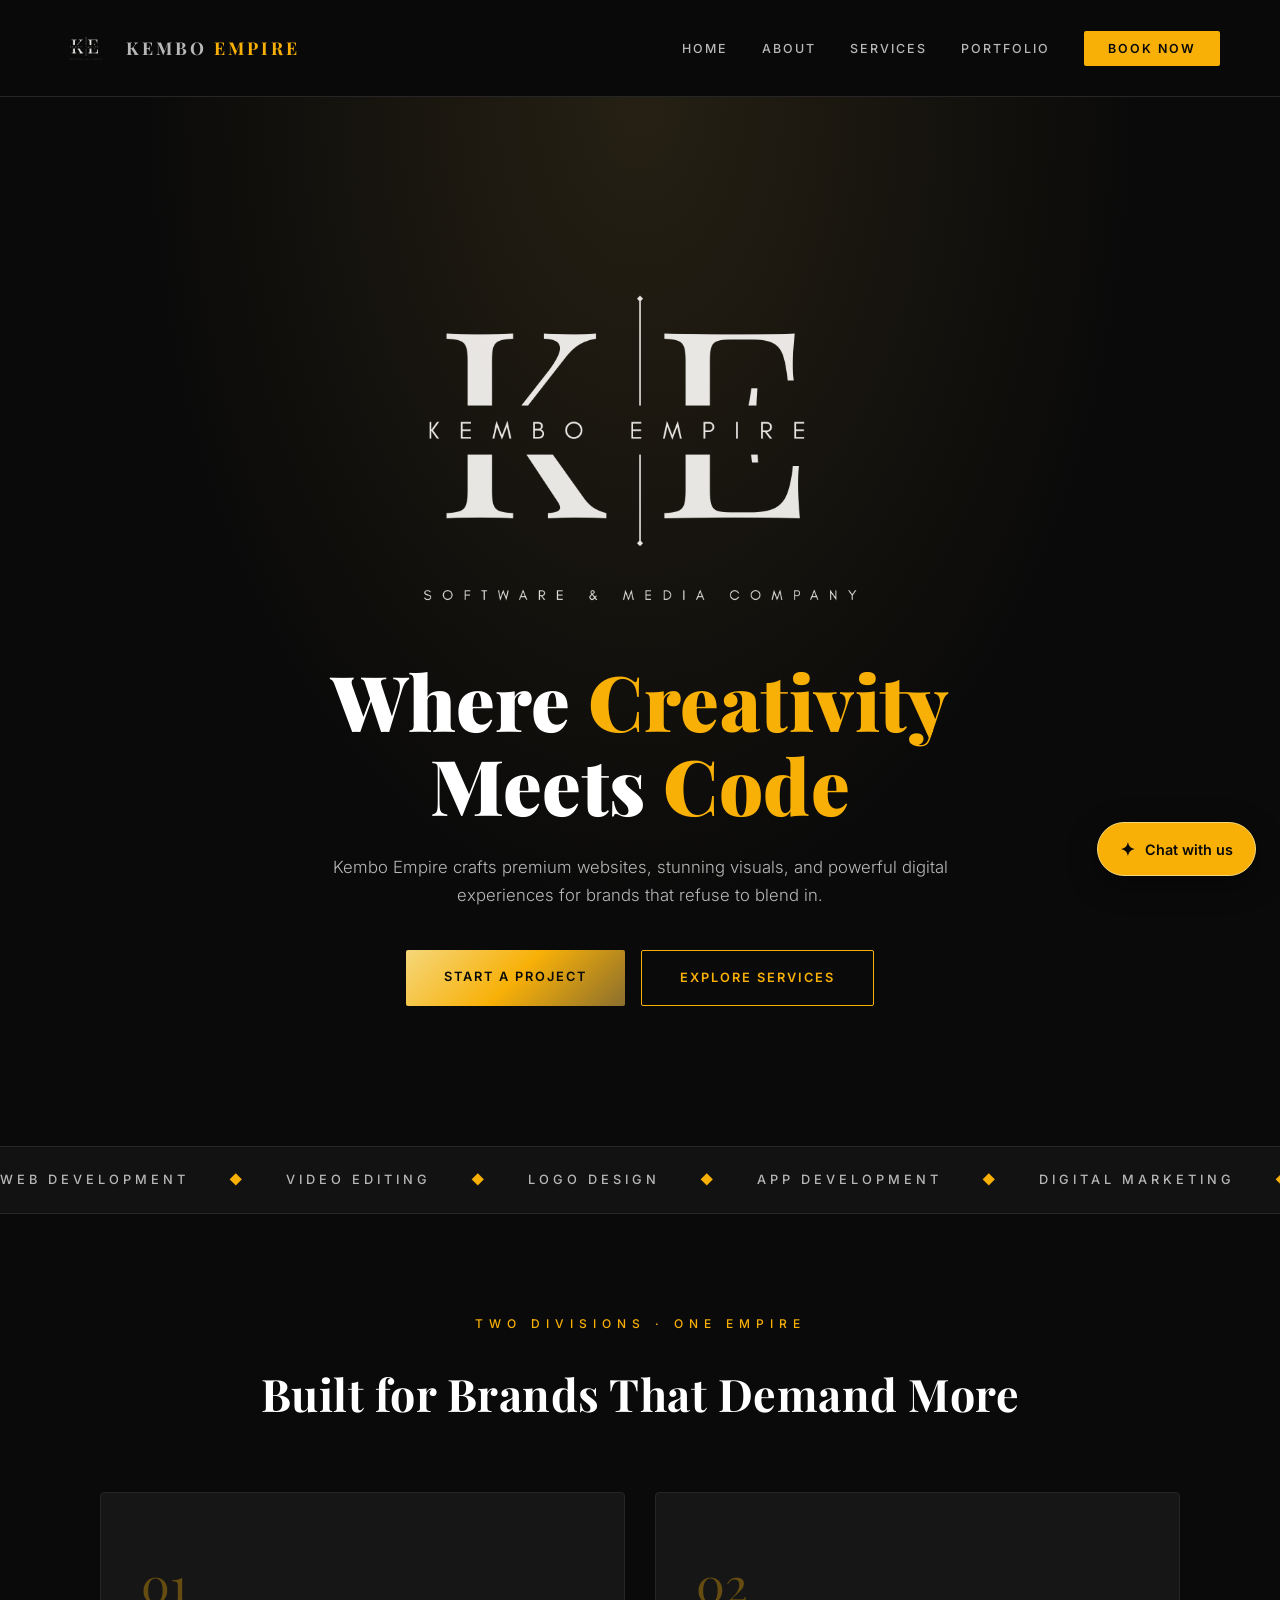
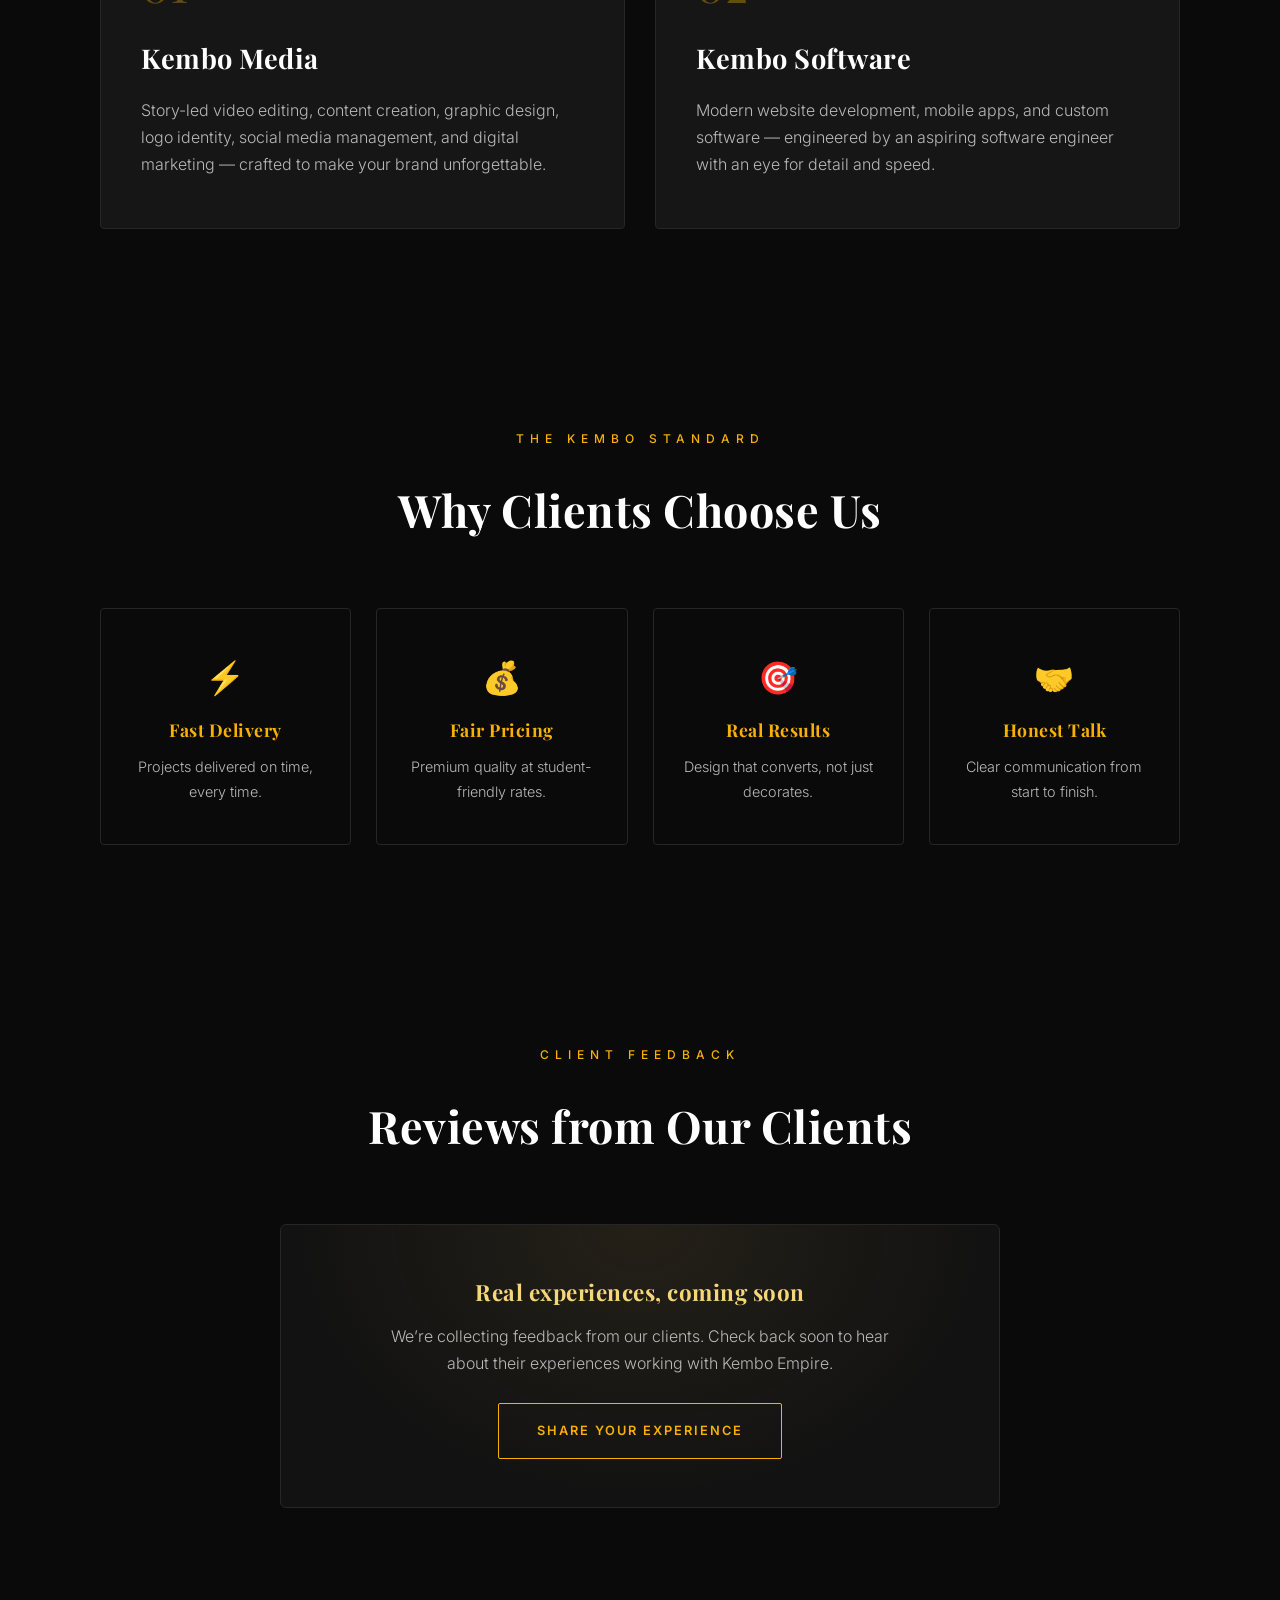
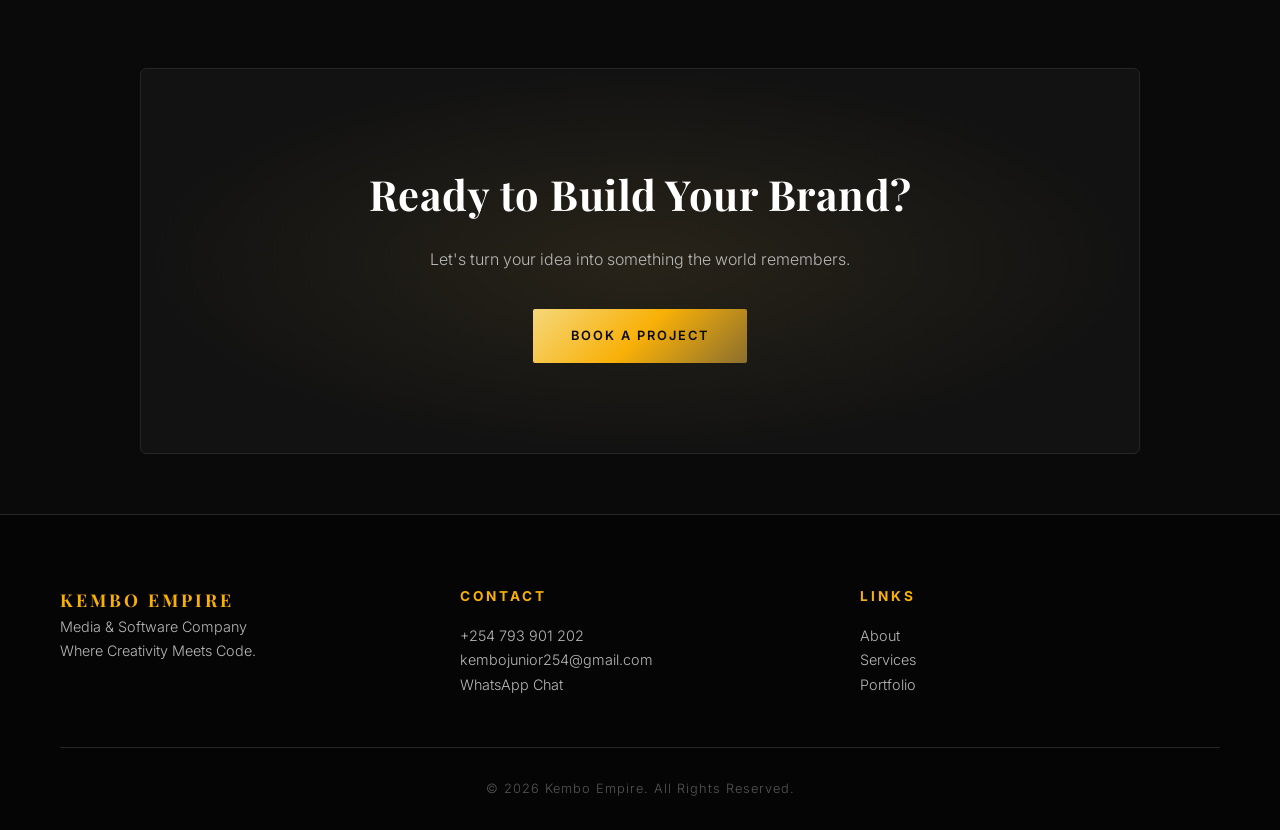
==== commit c2e06e16: "Add client reviews section Co-authored-by: Copilot <223556219+Copilot@users.noreply.github.com>" ====
--- a/index.html
+++ b/index.html
@@ -90,6 +90,17 @@
     </div>
   </section>
 
+  <!-- ===== CLIENT REVIEWS ===== -->
+  <section class="reviews" aria-labelledby="reviews-title">
+    <p class="eyebrow center">CLIENT FEEDBACK</p>
+    <h2 class="section-title" id="reviews-title">Reviews from Our Clients</h2>
+    <div class="review-empty">
+      <h3>Real experiences, coming soon</h3>
+      <p>We’re collecting feedback from our clients. Check back soon to hear about their experiences working with Kembo Empire.</p>
+      <a class="btn outline-btn" href="https://wa.me/254793901202?text=Hi%20Kembo%20Empire%2C%20I%27d%20like%20to%20share%20feedback%20about%20my%20project." target="_blank" rel="noopener noreferrer">Share Your Experience</a>
+    </div>
+  </section>
+
   <!-- ===== CTA ===== -->
   <section class="cta">
     <h2>Ready to Build Your Brand?</h2>
--- a/style.css
+++ b/style.css
@@ -597,6 +597,31 @@
 .stat h4 { font-size: 1.1rem; margin-bottom: 10px; color: var(--gold); }
 .stat p { color: var(--grey); font-size: 0.9rem; }
 
+/* ============ CLIENT REVIEWS ============ */
+.review-empty {
+  max-width: 720px;
+  margin: 0 auto;
+  padding: 48px 32px;
+  border: 1px solid var(--line);
+  border-radius: 6px;
+  background:
+    radial-gradient(ellipse at 50% 0%, rgba(198,161,75,0.1), transparent 68%),
+    var(--soft-black);
+  text-align: center;
+}
+
+.review-empty h3 {
+  margin-bottom: 12px;
+  color: var(--gold-bright);
+  font-size: 1.4rem;
+}
+
+.review-empty p {
+  max-width: 540px;
+  margin: 0 auto 26px;
+  color: var(--grey);
+}
+
 /* ============ CTA ============ */
 .cta {
   text-align: center;
@@ -696,7 +721,10 @@
   flex-direction: column;
   width: min(370px, calc(100vw - 32px));
   height: min(520px, calc(100vh - 120px));
+  max-width: none;
+  margin: 0;
   overflow: hidden;
+  padding: 0;
   border: 1px solid var(--line);
   border-radius: 10px;
   background: var(--soft-black);
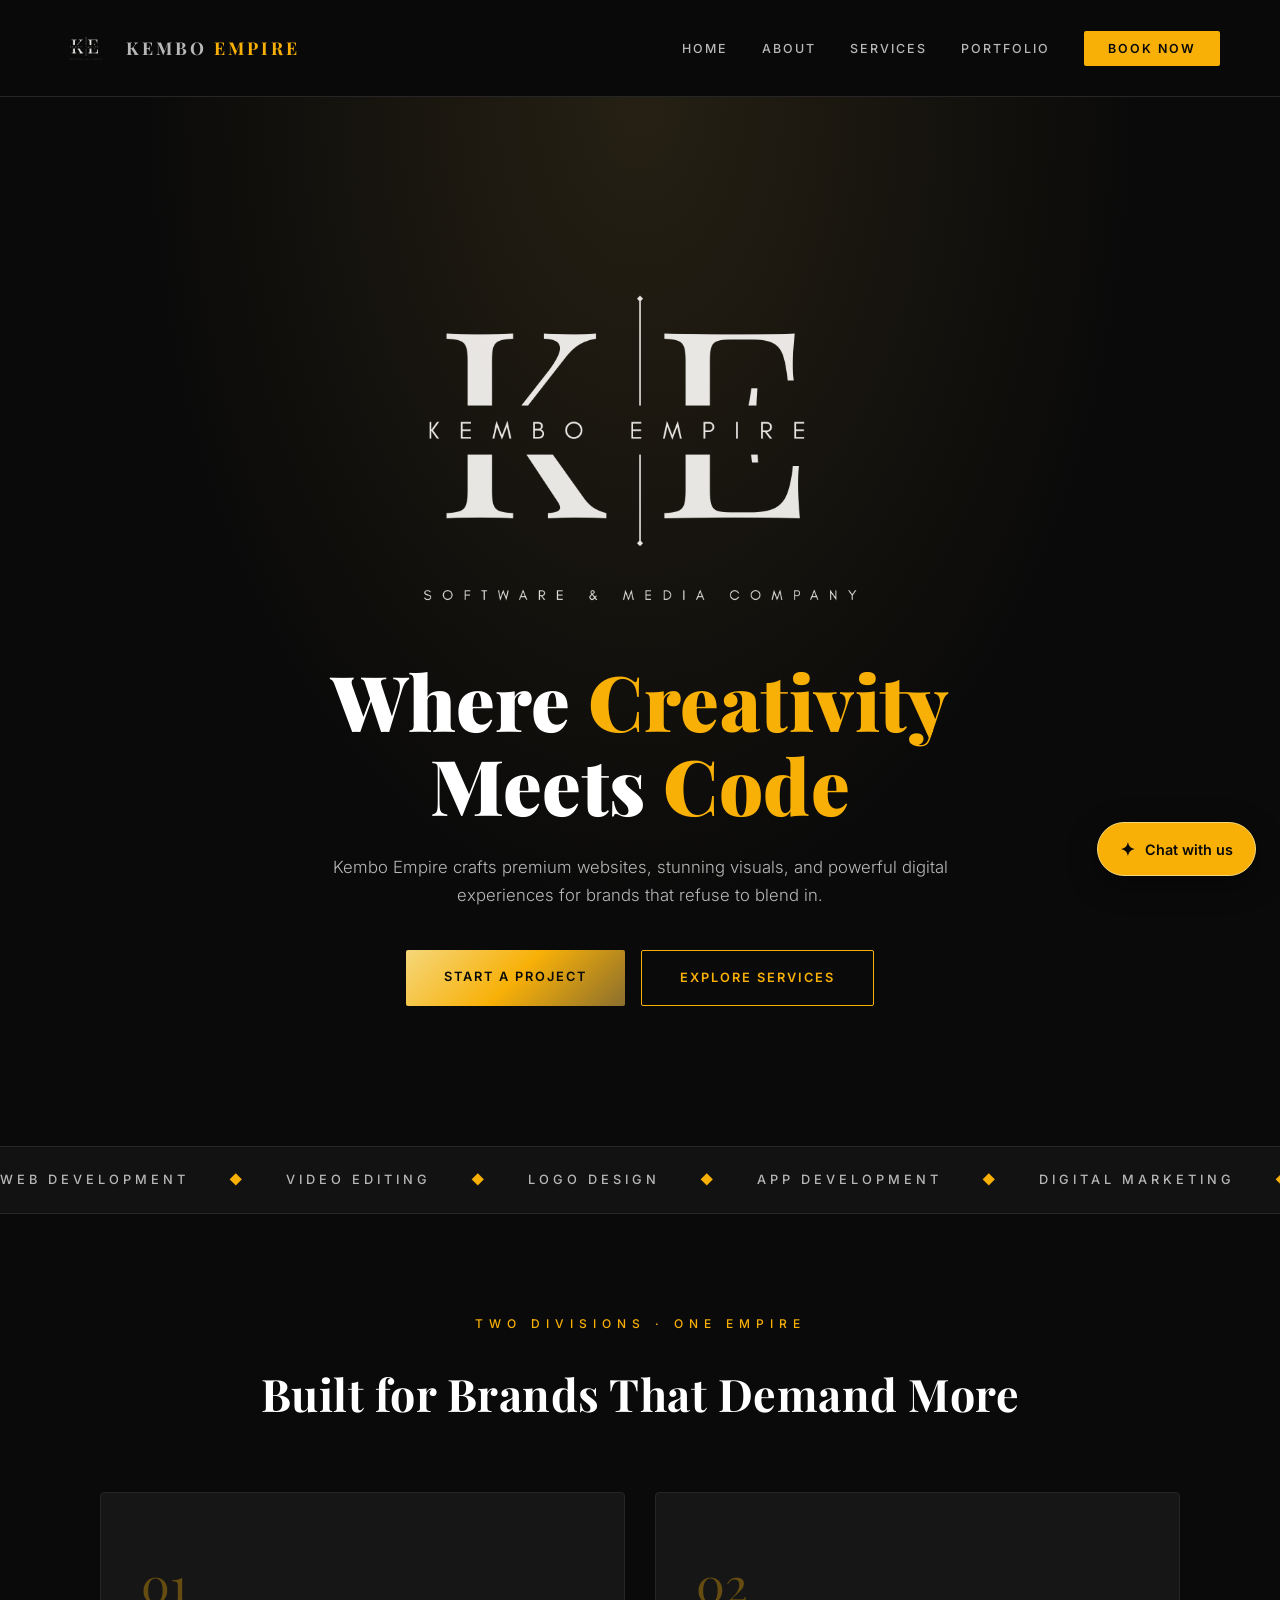
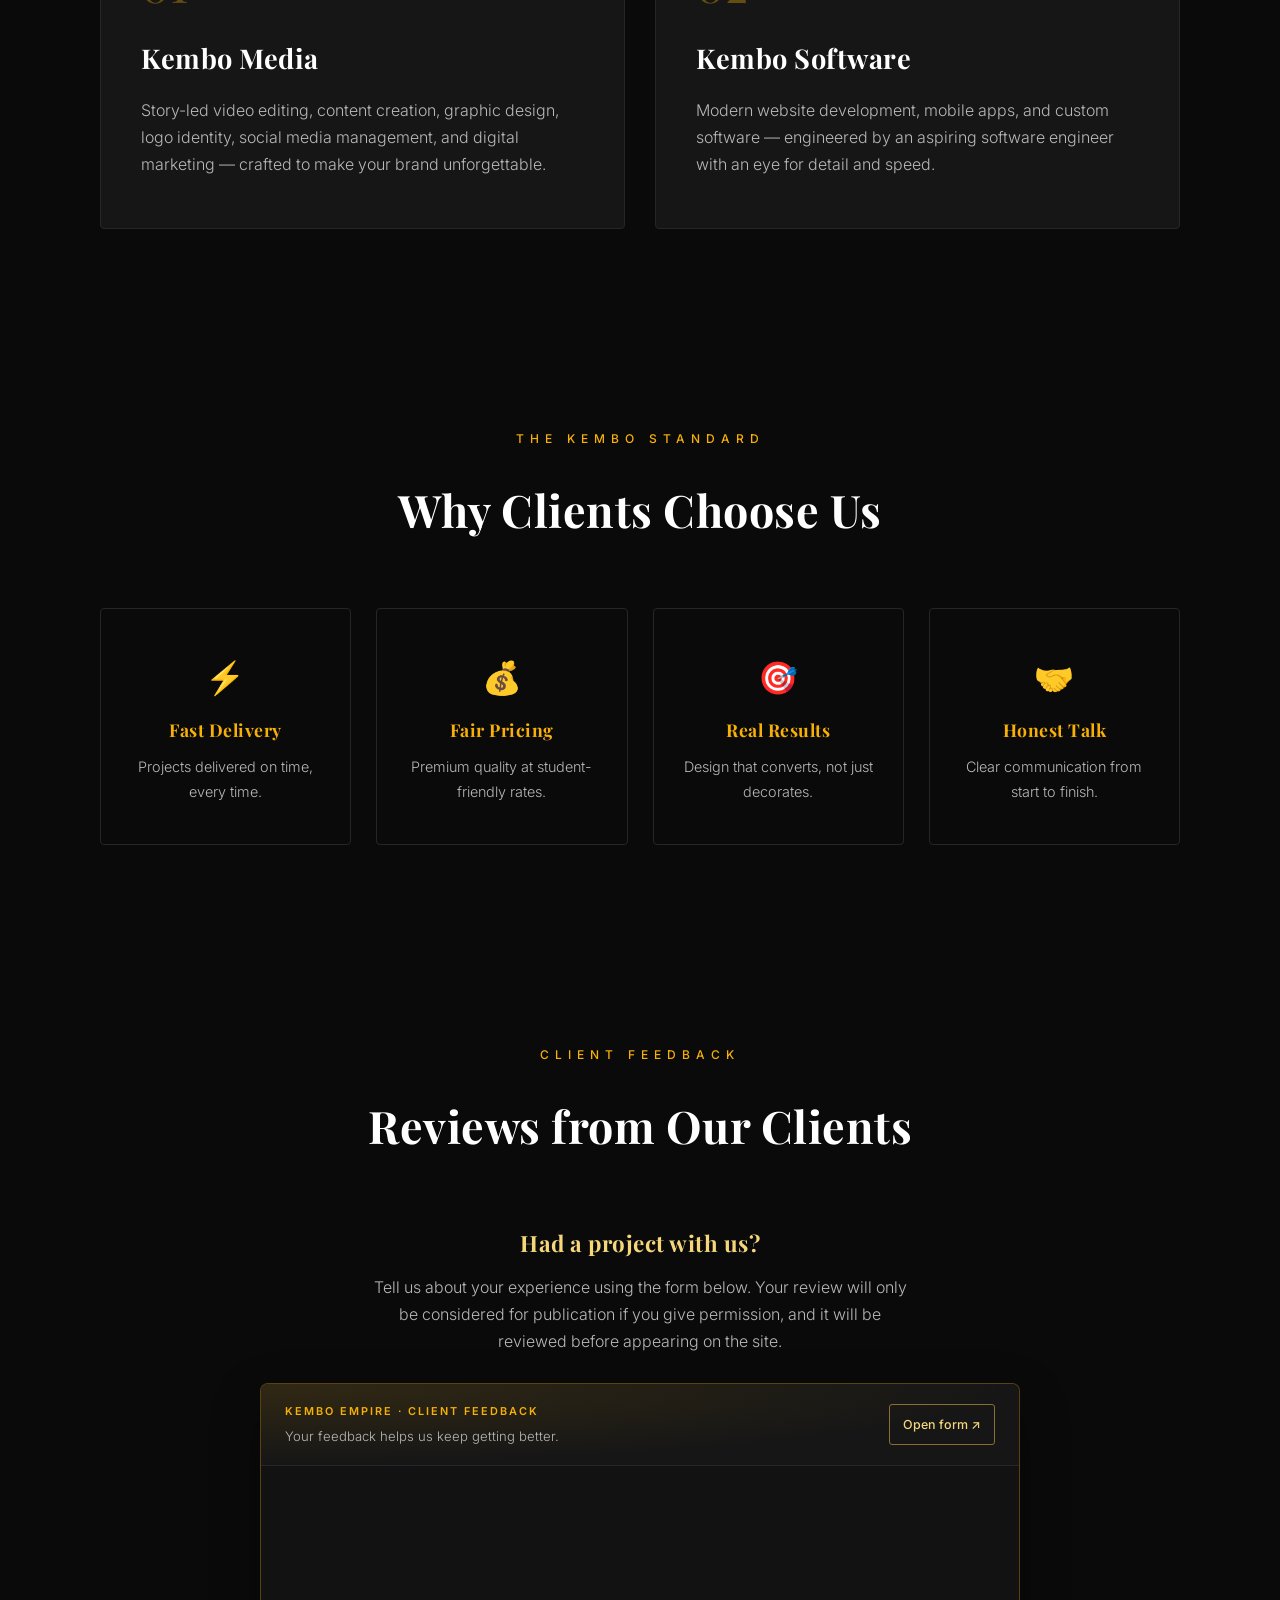
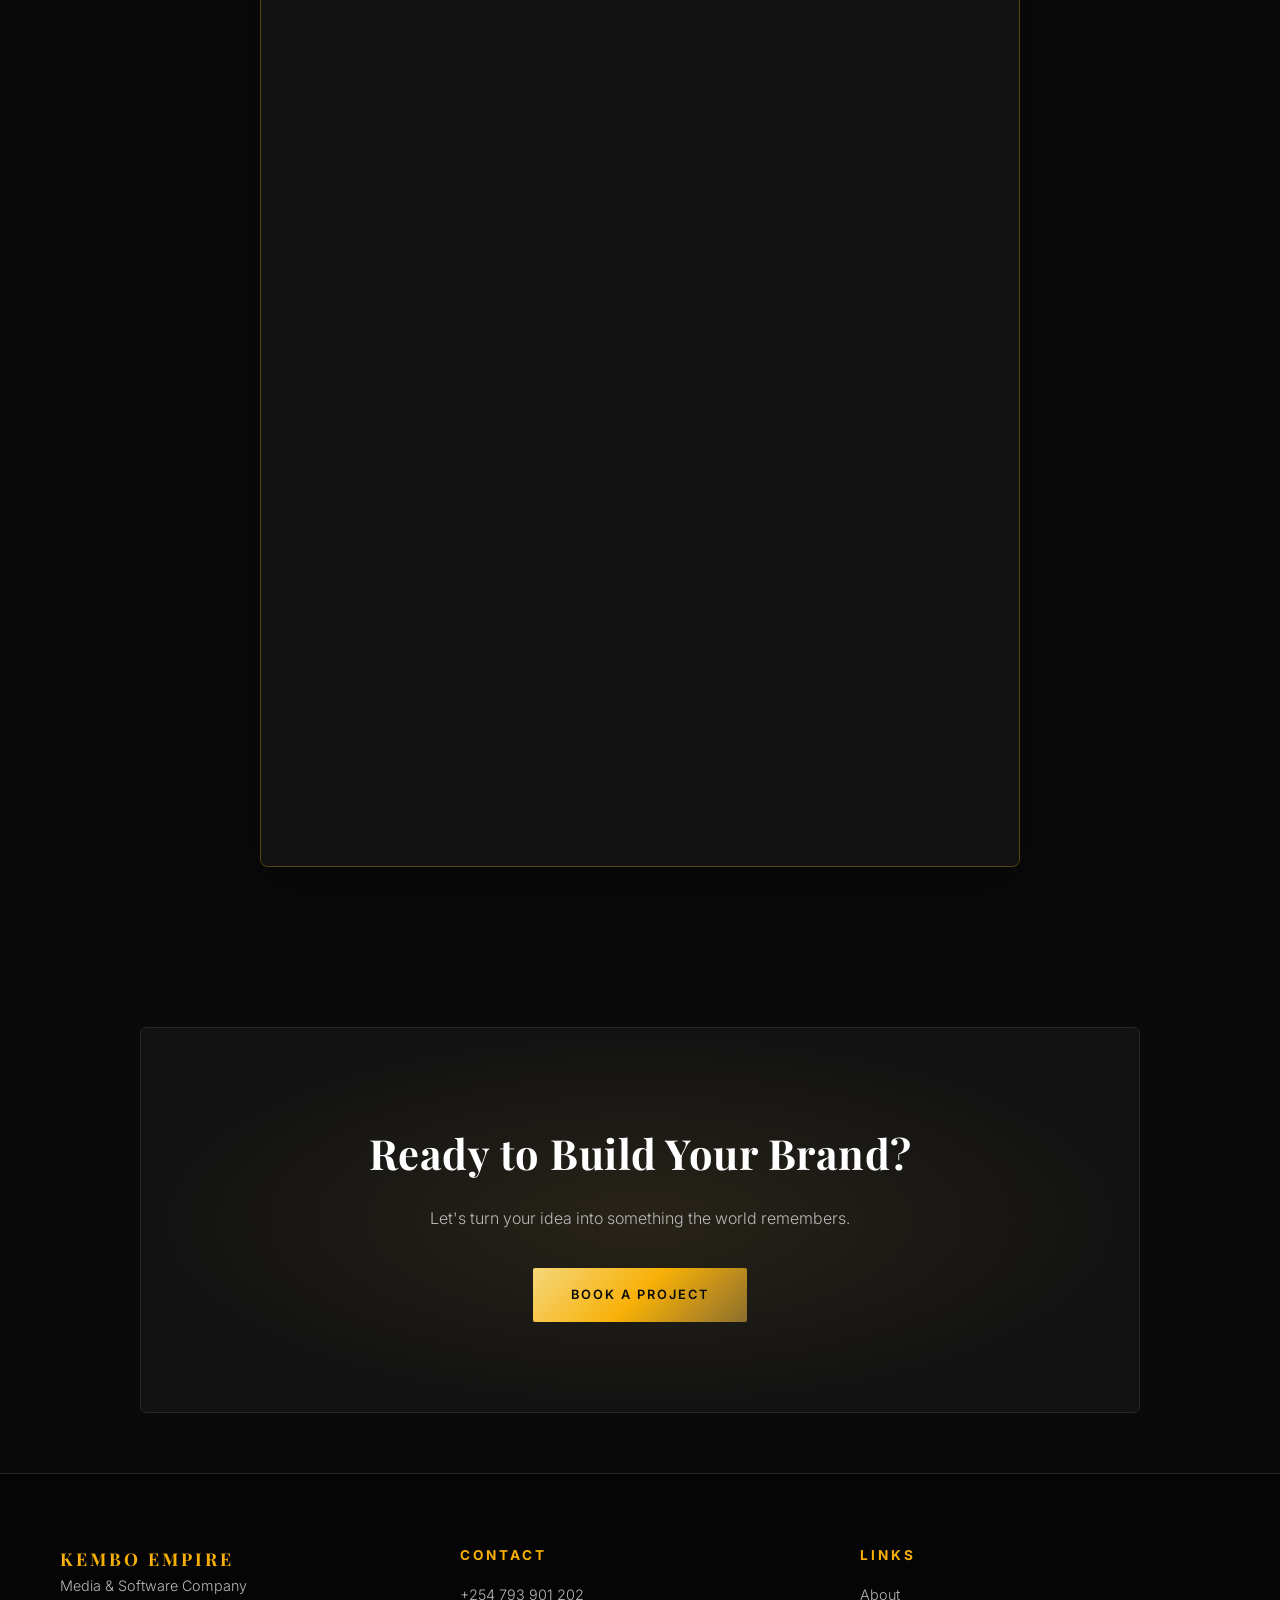
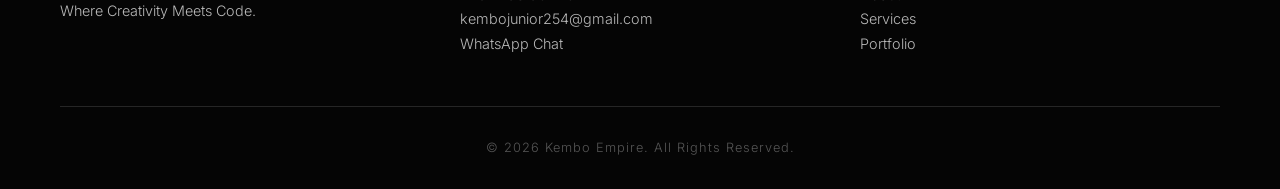
==== commit d65061df: "Style embedded client review form Co-authored-by: Copilot <223556219+Copilot@users.noreply.github.co" ====
--- a/index.html
+++ b/index.html
@@ -94,10 +94,24 @@
   <section class="reviews" aria-labelledby="reviews-title">
     <p class="eyebrow center">CLIENT FEEDBACK</p>
     <h2 class="section-title" id="reviews-title">Reviews from Our Clients</h2>
-    <div class="review-empty">
-      <h3>Real experiences, coming soon</h3>
-      <p>We’re collecting feedback from our clients. Check back soon to hear about their experiences working with Kembo Empire.</p>
-      <a class="btn outline-btn" href="https://wa.me/254793901202?text=Hi%20Kembo%20Empire%2C%20I%27d%20like%20to%20share%20feedback%20about%20my%20project." target="_blank" rel="noopener noreferrer">Share Your Experience</a>
+    <div class="review-form-intro">
+      <h3>Had a project with us?</h3>
+      <p>Tell us about your experience using the form below. Your review will only be considered for publication if you give permission, and it will be reviewed before appearing on the site.</p>
+    </div>
+    <div class="review-form-embed">
+      <div class="review-form-header">
+        <div>
+          <p class="review-form-label">KEMBO EMPIRE · CLIENT FEEDBACK</p>
+          <p class="review-form-caption">Your feedback helps us keep getting better.</p>
+        </div>
+        <a href="https://docs.google.com/forms/d/e/1FAIpQLSc_fAoZBXgg-gm5spUNoqom1PL4ch0eS8TjKMvLTXzY98LTOw/viewform" target="_blank" rel="noopener noreferrer">Open form ↗</a>
+      </div>
+      <iframe
+        title="Kembo Empire client review submission form"
+        src="https://docs.google.com/forms/d/e/1FAIpQLSc_fAoZBXgg-gm5spUNoqom1PL4ch0eS8TjKMvLTXzY98LTOw/viewform?embedded=true"
+        loading="lazy"
+        referrerpolicy="strict-origin-when-cross-origin">
+      </iframe>
     </div>
   </section>
 
--- a/style.css
+++ b/style.css
@@ -598,28 +598,81 @@
 .stat p { color: var(--grey); font-size: 0.9rem; }
 
 /* ============ CLIENT REVIEWS ============ */
-.review-empty {
+.review-form-intro {
   max-width: 720px;
   margin: 0 auto;
-  padding: 48px 32px;
-  border: 1px solid var(--line);
-  border-radius: 6px;
-  background:
-    radial-gradient(ellipse at 50% 0%, rgba(198,161,75,0.1), transparent 68%),
-    var(--soft-black);
   text-align: center;
 }
 
-.review-empty h3 {
+.review-form-intro h3 {
   margin-bottom: 12px;
   color: var(--gold-bright);
   font-size: 1.4rem;
 }
 
-.review-empty p {
+.review-form-intro p {
   max-width: 540px;
-  margin: 0 auto 26px;
+  margin: 0 auto 28px;
   color: var(--grey);
+}
+
+.review-form-embed {
+  max-width: 760px;
+  margin: 0 auto;
+  overflow: hidden;
+  border: 1px solid rgba(248, 176, 7, 0.3);
+  border-radius: 8px;
+  background: var(--soft-black);
+  box-shadow: 0 18px 50px rgba(0, 0, 0, 0.3);
+}
+
+.review-form-header {
+  display: flex;
+  align-items: center;
+  justify-content: space-between;
+  gap: 20px;
+  padding: 18px 24px;
+  border-bottom: 1px solid var(--line);
+  background:
+    radial-gradient(ellipse at 0% 0%, rgba(248,176,7,0.12), transparent 70%),
+    var(--card);
+}
+
+.review-form-label {
+  margin-bottom: 4px;
+  color: var(--gold);
+  font-size: 0.68rem;
+  font-weight: 600;
+  letter-spacing: 2px;
+}
+
+.review-form-caption {
+  color: var(--grey);
+  font-size: 0.82rem;
+}
+
+.review-form-header a {
+  flex: 0 0 auto;
+  padding: 9px 13px;
+  border: 1px solid var(--gold-dark);
+  border-radius: 3px;
+  color: var(--gold-bright);
+  font-size: 0.78rem;
+  font-weight: 500;
+}
+
+.review-form-header a:hover {
+  border-color: var(--gold);
+  background: rgba(248,176,7,0.1);
+  color: var(--white);
+}
+
+.review-form-embed iframe {
+  display: block;
+  width: 100%;
+  height: 1000px;
+  border: 0;
+  background: var(--soft-black);
 }
 
 /* ============ CTA ============ */
@@ -885,4 +938,7 @@
   .form-field-wide { grid-column: auto; }
   .chatbot { right: 16px; bottom: 16px; }
   .chat-panel { right: -4px; bottom: 66px; height: min(520px, calc(100vh - 100px)); }
-}
+  .review-form-embed iframe { height: 1120px; }
+  .review-form-header { align-items: flex-start; gap: 12px; padding: 16px; }
+  .review-form-label { font-size: 0.62rem; letter-spacing: 1.4px; }
+}
